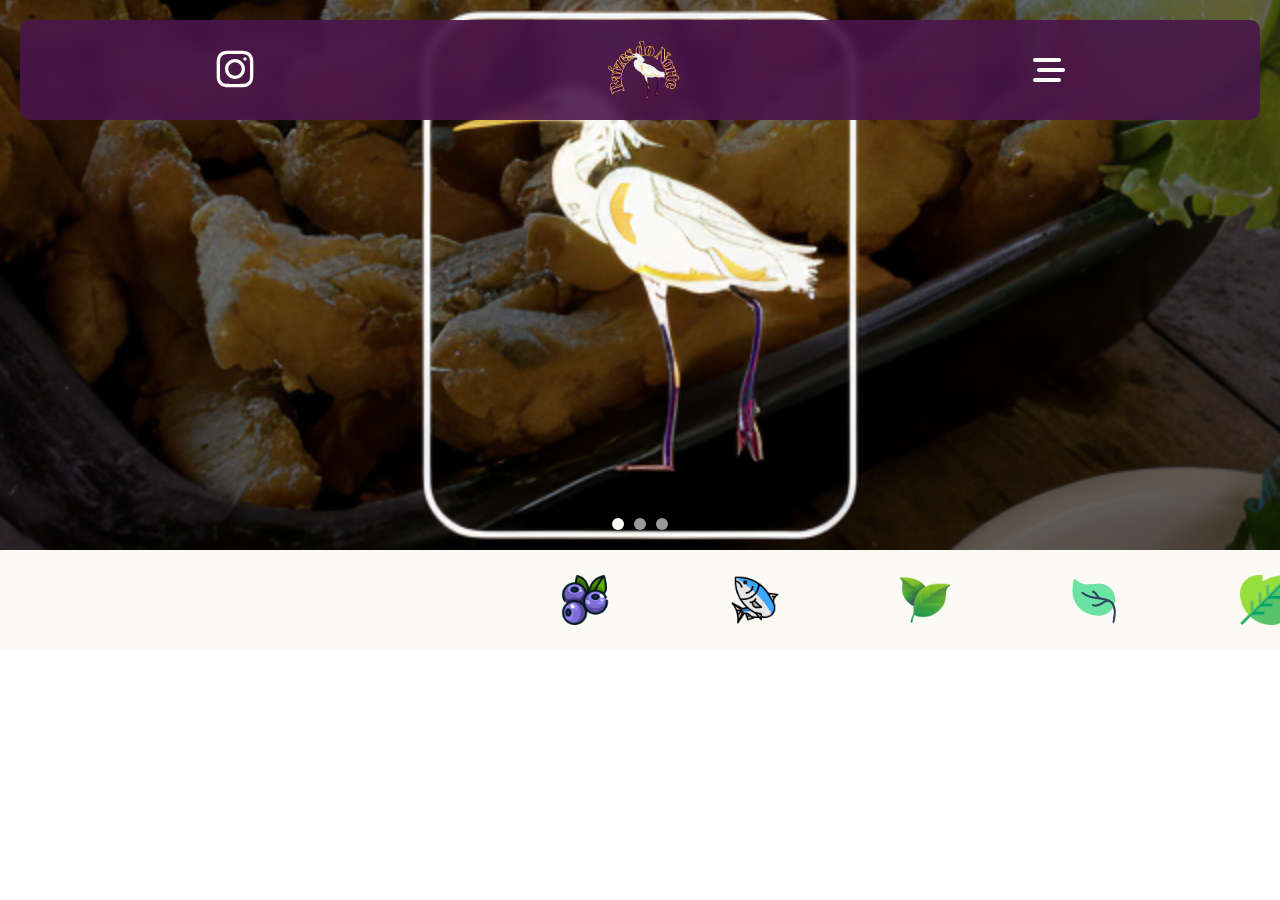
==== index.html @ b1035c18 "primeiro commit" ====
<!DOCTYPE html>
<html lang="en">
  <head>
    <meta charset="UTF-8" />
    <meta name="viewport" content="width=device-width, initial-scale=1.0" />
    <title>Raízes do Norte</title>

    <link rel="stylesheet" href="./src/style.css" />
    <link rel="stylesheet" href="./src/reset.css" />
    <link rel="preconnect" href="https://fonts.googleapis.com" />
    <link rel="preconnect" href="https://fonts.gstatic.com" crossorigin />
    <link
      href="https://fonts.googleapis.com/css2?family=Inter:ital,opsz,wght@0,14..32,100..900;1,14..32,100..900&family=Playfair+Display:ital,wght@0,400..900;1,400..900&display=swap"
      rel="stylesheet"
    />

    <link
      rel="stylesheet"
      href="https://cdnjs.cloudflare.com/ajax/libs/font-awesome/6.7.2/css/all.min.css"
      integrity="sha512-Evv84Mr4kqVGRNSgIGL/F/aIDqQb7xQ2vcrdIwxfjThSH8CSR7PBEakCr51Ck+w+/U6swU2Im1vVX0SVk9ABhg=="
      crossorigin="anonymous"
      referrerpolicy="no-referrer"
    />
  </head>
  <body>
    <header>
      <div class="nav">
        <nav class="navgeral">
          <div class="navbloco">
            <div>
              <a href="">
                <svg
                  width="40px"
                  height="40px"
                  viewBox="0 0 24 24"
                  fill="#FBFAF5"
                  xmlns="http://www.w3.org/2000/svg"
                >
                  <path
                    fill-rule="evenodd"
                    clip-rule="evenodd"
                    d="M12 18C15.3137 18 18 15.3137 18 12C18 8.68629 15.3137 6 12 6C8.68629 6 6 8.68629 6 12C6 15.3137 8.68629 18 12 18ZM12 16C14.2091 16 16 14.2091 16 12C16 9.79086 14.2091 8 12 8C9.79086 8 8 9.79086 8 12C8 14.2091 9.79086 16 12 16Z"
                    fill="#FBFAF5"
                  />
                  <path
                    d="M18 5C17.4477 5 17 5.44772 17 6C17 6.55228 17.4477 7 18 7C18.5523 7 19 6.55228 19 6C19 5.44772 18.5523 5 18 5Z"
                    fill="#FBFAF5"
                  />
                  <path
                    fill-rule="evenodd"
                    clip-rule="evenodd"
                    d="M1.65396 4.27606C1 5.55953 1 7.23969 1 10.6V13.4C1 16.7603 1 18.4405 1.65396 19.7239C2.2292 20.8529 3.14708 21.7708 4.27606 22.346C5.55953 23 7.23969 23 10.6 23H13.4C16.7603 23 18.4405 23 19.7239 22.346C20.8529 21.7708 21.7708 20.8529 22.346 19.7239C23 18.4405 23 16.7603 23 13.4V10.6C23 7.23969 23 5.55953 22.346 4.27606C21.7708 3.14708 20.8529 2.2292 19.7239 1.65396C18.4405 1 16.7603 1 13.4 1H10.6C7.23969 1 5.55953 1 4.27606 1.65396C3.14708 2.2292 2.2292 3.14708 1.65396 4.27606ZM13.4 3H10.6C8.88684 3 7.72225 3.00156 6.82208 3.0751C5.94524 3.14674 5.49684 3.27659 5.18404 3.43597C4.43139 3.81947 3.81947 4.43139 3.43597 5.18404C3.27659 5.49684 3.14674 5.94524 3.0751 6.82208C3.00156 7.72225 3 8.88684 3 10.6V13.4C3 15.1132 3.00156 16.2777 3.0751 17.1779C3.14674 18.0548 3.27659 18.5032 3.43597 18.816C3.81947 19.5686 4.43139 20.1805 5.18404 20.564C5.49684 20.7234 5.94524 20.8533 6.82208 20.9249C7.72225 20.9984 8.88684 21 10.6 21H13.4C15.1132 21 16.2777 20.9984 17.1779 20.9249C18.0548 20.8533 18.5032 20.7234 18.816 20.564C19.5686 20.1805 20.1805 19.5686 20.564 18.816C20.7234 18.5032 20.8533 18.0548 20.9249 17.1779C20.9984 16.2777 21 15.1132 21 13.4V10.6C21 8.88684 20.9984 7.72225 20.9249 6.82208C20.8533 5.94524 20.7234 5.49684 20.564 5.18404C20.1805 4.43139 19.5686 3.81947 18.816 3.43597C18.5032 3.27659 18.0548 3.14674 17.1779 3.0751C16.2777 3.00156 15.1132 3 13.4 3Z"
                    fill="#FBFAF5"
                  />
                </svg>
              </a>
            </div>

            <img
              src="./src/media/img/raízes do norte (1)-sembg.png"
              alt=""
              class="logo-nav"
            />

            <div class="toggle-button">
              <i class="fa-solid fa-bars-staggered fa-2x"></i>
            </div>
          </div>

          <div class="dropdown-menu">
            <div class="menu-itens">
              <ul class="">
                <li class="">
                  <a href="">Home</a>
                </li>
                <li class="">
                  <a href="#cardapio">Cardápio</a>
                </li>
                <li class="">
                  <a href="#quem-somos">Quem Somos</a>
                </li>
                <li class="">
                  <a href="#local">Localização</a>
                </li>
                <li class="">
                  <a href="#footer-contato">Contato</a>
                </li>
              </ul>
            </div>

            <div class="btn-menuburger">
              <button id="" class="">
                <a href="">Faça seu pedido</a
                ><i class="fa-solid fa-arrow-up-right-from-square"></i>
              </button>
            </div>
          </div>
        </nav>
      </div>

      <div class="slider-header">
        <div class="slides">
          <img src="./src/media/img/prato (1).png" class="img-slider" />
          <img src="./src/media/img/prato (2).png" class="img-slider" />
          <img src="./src/media/img/prato (3).png" class="img-slider" />
        </div>

        <div class="dots">
          <span class="dot" data-index="0"></span>
          <span class="dot" data-index="1"></span>
          <span class="dot" data-index="2"></span>
        </div>
      </div>

      <div class="scroll">
        <div class="m-scroll">
            <span class="blank"></span>
            <span><img decoding="async" src="./src/media/img/blueberry.png" alt="QBX"></span>
            <span><img decoding="async" src="./src/media/img/fish_2271030.png" alt="QBX"></span>
            <span xlass="FARAL"><img decoding="async" src="./src/media/img/folha.png" alt="FARAL"></span>
            <span><img decoding="async" src="./src/media/img/icons8-folha-96.png" alt="ADEME"></span>
            <span><img decoding="async" src="./src/media/img/leaf_2607628.png" alt="CNRS"></span>
            <span><img decoding="async" src="./src/media/img/rainforest_3722743.png" alt="INRAE"></span>
            <span><img decoding="async" src="./src/media/img/tigela.png" alt="INRAE"></span>
            <span><img decoding="async" src="./src/media/img/toucan_9393141.png" alt="UCA"></span>
            <span class="blank"></span>
        </div>
    </div>
    </header>

    <main>
      
    </main>

    <footer></footer>

    <script src="./src/script.js"></script>
  </body>
</html>
---- src/style.css ----
header {
  width: 100%;
}

h1 {
  font-family: "Playfair Display", serif;
}

h2 {
  font-family: "Playfair Display", serif;
}

h3 {
  font-family: "Inter", sans-serif;
}

p {
  font-family: "Inter", sans-serif;
}

button {
  font-family: "Inter", sans-serif;
}

span {
  font-family: "Inter", sans-serif;
}

.logo-nav {
  width: 80px;
  height: 80px;
}

.nav {
  position: fixed;
  top: 0;
  left: 0;
  width: 100%;
  z-index: 1000;
}

.navgeral {
  background-color: rgba(75, 22, 76, 0.9); /* cor com transparência */
  border-radius: 10px;
  margin: 20px;
  padding: 10px 20px;
  backdrop-filter: blur(4px); /* opcional: dá efeito de vidro */
}

.navbloco {
  display: flex;
  align-items: center;
  justify-content: space-around;
  color: #fbfaf5;
}

.slider-header {
  position: relative;
  width: 100%;
  height: 550px;
  overflow: hidden;
}

.slides {
  position: relative;
  width: 100%;
  height: 100%;
}

.img-slider {
  position: absolute;
  top: 0;
  left: 0;
  width: 100%;
  height: 100%;
  object-fit: cover;
  opacity: 0;
  transition: opacity 1s ease-in-out;
  z-index: 0;
  pointer-events: none;
}

.img-slider.active {
  opacity: 1;
  z-index: 1;
  pointer-events: auto;
}

.dots {
  position: absolute;
  bottom: 20px;
  left: 50%;
  transform: translateX(-50%);
  display: flex;
  gap: 10px;
  z-index: 2;
}

.dot {
  width: 12px;
  height: 12px;
  border-radius: 50%;
  background-color: #fff;
  opacity: 0.6;
  cursor: pointer;
  transition: background-color 0.3s, opacity 0.3s;
}

.dot.active {
  opacity: 1;
  background-color: #fbfaf5;
}

.dropdown-menu {
  padding: 10px 0;
  display: flex;
  flex-direction: column;
  align-items: center;
  gap: 10px;
  text-align: center;
}

.dropdown-menu {
  display: none;
  flex-direction: column; /* ou block, conforme seu layout */
  gap: 1rem;
}

.dropdown-menu.active {
  display: flex;
}

a {
  text-decoration: none;
}

.menu-itens {
  font-family: "Playfair Display", serif;
}

.menu-itens ul {
  display: flex;
  flex-direction: column;
  gap: 20px;
}

.menu-itens ul > li > a {
  color: #fbfaf5;
  font-weight: 600;
  font-size: large;
}

.menu-itens a:hover {
  color: #587b48;
}

.btn-menuburger button {
  padding: 10px 20px;
  margin: 10px 0;
  border-radius: 10px;
  border: 1px solid #587b48;
  background-color: #f4d35e;
  color: #4b164c;
  display: flex;
  flex-direction: row;
  align-items: center;
  gap: 10px;
}

.btn-menuburger button > a {
  color: #587b48;
  font-weight: 800;
  font-size: medium;
}

.scroll {
  position: relative;
  width: 100%;
  background-color: transparent;
  overflow: hidden;
  z-index: 1;
  padding: 0;
  background-color: #FBFAF5;
}

.scroll img {
  height: 50px;
  min-width: 50px;
  padding: 0 60px;
}

.m-scroll {
  overflow: hidden;
  white-space: nowrap;
  animation: scrollText 30s infinite linear;
  margin: 0;
  font-size: 0;
  display: flex;
  justify-content: space-between;
  align-items: center;
  width: fit-content;
  height: 100px;
}

span {
  display: inline-block;
  width: fit-content;
  margin: 0 20px;
  padding: 0;
  color: white;
}

span.blank {
  width: 500px !important;
}

span.FARAL {
  width: 800px !important;
}

@keyframes scrollText {
  from {
    transform: translateX(0%);
  }
  to {
    transform: translateX(-90%);
  }
}
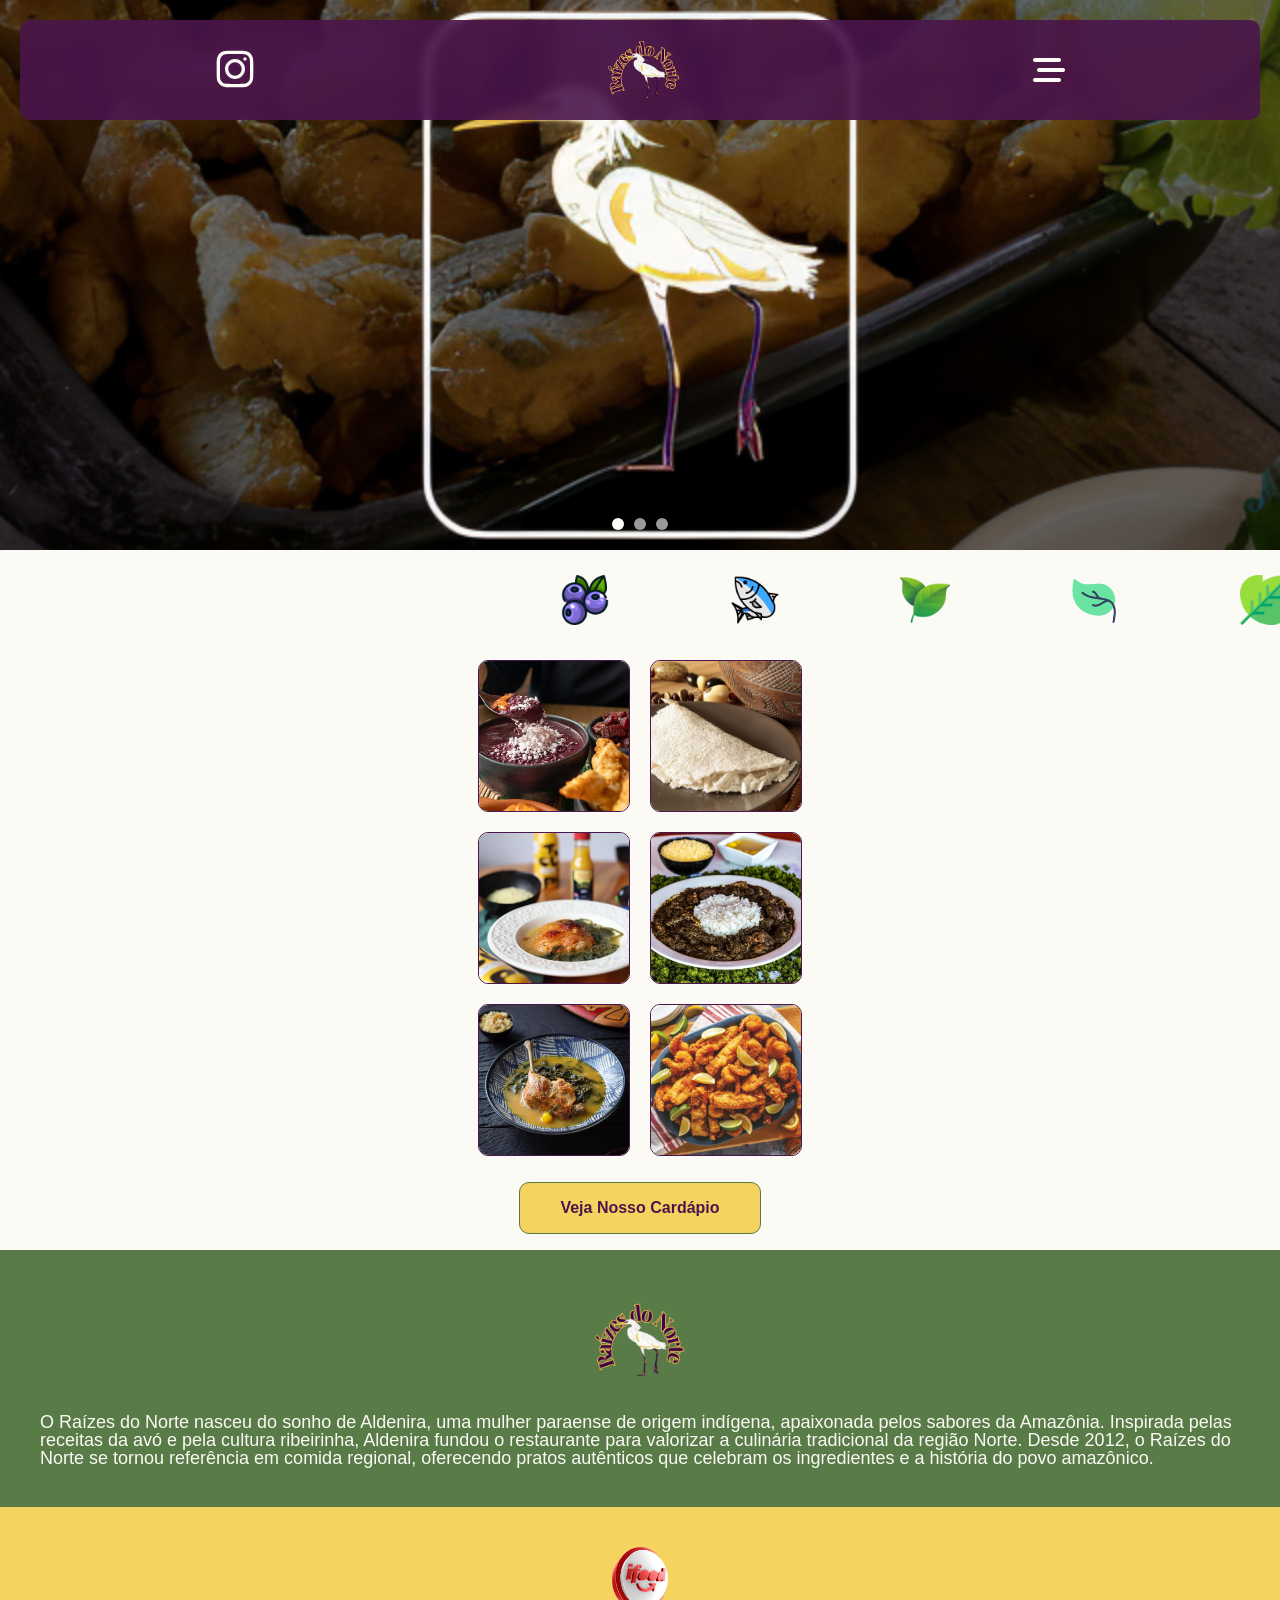
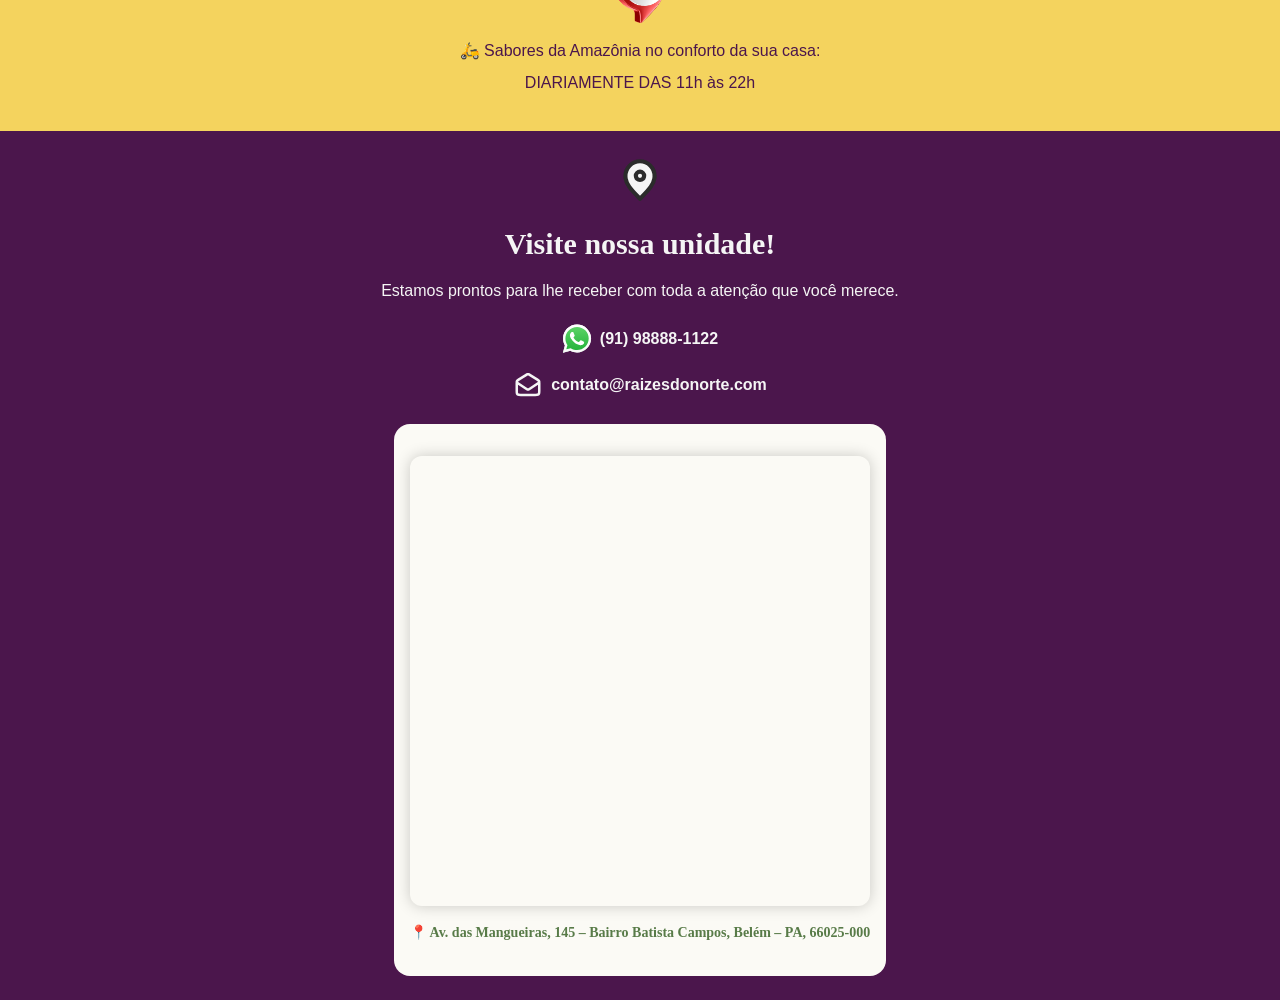
==== commit 6ae44dc9: "estrutura" ====
--- a/index.html
+++ b/index.html
@@ -82,9 +82,6 @@
                 <li class="">
                   <a href="#local">Localização</a>
                 </li>
-                <li class="">
-                  <a href="#footer-contato">Contato</a>
-                </li>
               </ul>
             </div>
 
@@ -114,22 +111,255 @@
 
       <div class="scroll">
         <div class="m-scroll">
-            <span class="blank"></span>
-            <span><img decoding="async" src="./src/media/img/blueberry.png" alt="QBX"></span>
-            <span><img decoding="async" src="./src/media/img/fish_2271030.png" alt="QBX"></span>
-            <span xlass="FARAL"><img decoding="async" src="./src/media/img/folha.png" alt="FARAL"></span>
-            <span><img decoding="async" src="./src/media/img/icons8-folha-96.png" alt="ADEME"></span>
-            <span><img decoding="async" src="./src/media/img/leaf_2607628.png" alt="CNRS"></span>
-            <span><img decoding="async" src="./src/media/img/rainforest_3722743.png" alt="INRAE"></span>
-            <span><img decoding="async" src="./src/media/img/tigela.png" alt="INRAE"></span>
-            <span><img decoding="async" src="./src/media/img/toucan_9393141.png" alt="UCA"></span>
-            <span class="blank"></span>
-        </div>
-    </div>
+          <span class="blank"></span>
+          <span
+            ><img
+              decoding="async"
+              src="./src/media/img/blueberry.png"
+              alt="QBX"
+          /></span>
+          <span
+            ><img
+              decoding="async"
+              src="./src/media/img/fish_2271030.png"
+              alt="QBX"
+          /></span>
+          <span xlass="FARAL"
+            ><img decoding="async" src="./src/media/img/folha.png" alt="FARAL"
+          /></span>
+          <span
+            ><img
+              decoding="async"
+              src="./src/media/img/icons8-folha-96.png"
+              alt="ADEME"
+          /></span>
+          <span
+            ><img
+              decoding="async"
+              src="./src/media/img/leaf_2607628.png"
+              alt="CNRS"
+          /></span>
+          <span
+            ><img
+              decoding="async"
+              src="./src/media/img/rainforest_3722743.png"
+              alt="INRAE"
+          /></span>
+          <span
+            ><img decoding="async" src="./src/media/img/tigela.png" alt="INRAE"
+          /></span>
+          <span
+            ><img
+              decoding="async"
+              src="./src/media/img/toucan_9393141.png"
+              alt="UCA"
+          /></span>
+          <span class="blank"></span>
+        </div>
+      </div>
     </header>
 
     <main>
-      
+      <section id="cardapio" class="cardapio-main">
+        <div class="galeria-cardapio">
+          <div class="pratocardapio">
+            <img src="./src/media/img/acai com charque.jpg" alt="" />
+            <div class="overlay">
+              <span>Açaí com Proteína</span>
+            </div>
+          </div>
+          <div class="pratocardapio">
+            <img src="./src/media/img/Beiju-de-tapioca.jpg" alt="" />
+            <div class="overlay">
+              <span>Variedade de Tapiocas</span>
+            </div>
+          </div>
+          <div class="pratocardapio">
+            <img src="./src/media/img/frango no tucupi.png" alt="" />
+            <div class="overlay">
+              <span>Frango no Tucupi</span>
+            </div>
+          </div>
+          <div class="pratocardapio">
+            <img src="./src/media/img/manicoba.png" alt="" />
+            <div class="overlay">
+              <span>Maniçoba</span>
+            </div>
+          </div>
+          <div class="pratocardapio">
+            <img src="./src/media/img/pato no tucupi.jpg" alt="" />
+            <div class="overlay">
+              <span>Pato no Tucupi</span>
+            </div>
+          </div>
+          <div class="pratocardapio">
+            <img src="./src/media/img/peixe frito.jpg" alt="" />
+            <div class="overlay">
+              <span>Peixe Frito da Sua Escolha</span>
+            </div>
+          </div>
+        </div>
+
+        <div class="btn-cardapio-main">
+          <a href=""><button>Veja Nosso Cardápio</button></a>
+        </div>
+      </section>
+
+      <section id="quem-somos" class="quem-somos">
+        <div class="quem-somos-content">
+          <div class="quem-somos-logo">
+            <img src="./src/media/img/raízes do norte (1)-sembg.png" alt="" />
+          </div>
+
+          <div class="quem-somos-texto">
+            <h3>
+              O Raízes do Norte nasceu do sonho de Aldenira, uma mulher paraense
+              de origem indígena, apaixonada pelos sabores da Amazônia.
+              Inspirada pelas receitas da avó e pela cultura ribeirinha,
+              Aldenira fundou o restaurante para valorizar a culinária
+              tradicional da região Norte. Desde 2012, o Raízes do Norte se
+              tornou referência em comida regional, oferecendo pratos autênticos
+              que celebram os ingredientes e a história do povo amazônico.
+            </h3>
+          </div>
+        </div>
+      </section>
+
+      <section id="ifood" class="ifood">
+        <div class="ifood-content">
+          <img src="./src/media/img/ifood-logo-3d.png" alt="" />
+
+          <p>
+            🛵 Sabores da Amazônia no conforto da sua casa: <br />
+            <br />
+            DIARIAMENTE DAS 11h às 22h
+          </p>
+        </div>
+      </section>
+
+      <section id="local" class="section-local">
+        <svg
+          width="50px"
+          height="50px"
+          viewBox="0 0 24 24"
+          fill="#f5f5f5"
+          xmlns="http://www.w3.org/2000/svg"
+        >
+          <path
+            d="M12 21C15.5 17.4 19 14.1764 19 10.2C19 6.22355 15.866 3 12 3C8.13401 3 5 6.22355 5 10.2C5 14.1764 8.5 17.4 12 21Z"
+            stroke="#2B2B2B"
+            stroke-width="2"
+            stroke-linecap="round"
+            stroke-linejoin="round"
+          />
+          <path
+            d="M12 12C13.1046 12 14 11.1046 14 10C14 8.89543 13.1046 8 12 8C10.8954 8 10 8.89543 10 10C10 11.1046 10.8954 12 12 12Z"
+            stroke="#2B2B2B"
+            stroke-width="2"
+            stroke-linecap="round"
+            stroke-linejoin="round"
+          />
+        </svg>
+
+        <h1 class="local-title">Visite nossa unidade!</h1>
+
+        <p class="local-description">
+          Estamos prontos para lhe receber com toda a atenção que você merece.
+        </p>
+
+        <div id="contatos-local" class="contatos-local">
+          <div class="contato-item">
+            <svg
+              width="30"
+              height="31"
+              viewBox="0 0 22 21"
+              fill="none"
+              xmlns="http://www.w3.org/2000/svg"
+            >
+              <path
+                d="M0.688049 20.8905L2.14571 15.5973C1.24452 14.0436 0.771766 12.2841 0.776691 10.4854C0.776691 4.84914 5.38603 0.266602 11.0443 0.266602C13.7922 0.266602 16.3726 1.33014 18.308 3.26118C20.2482 5.19222 21.3168 7.7604 21.3119 10.4903C21.3119 16.1266 16.7026 20.7091 11.0394 20.7091H11.0345C9.3158 20.7091 7.62669 20.2778 6.12471 19.4643L0.688049 20.8905ZM6.38571 17.6165L6.69596 17.8028C8.00588 18.5772 9.50785 18.984 11.0394 18.9889H11.0443C15.7472 18.9889 19.5785 15.1807 19.5785 10.4952C19.5785 8.22601 18.6921 6.09402 17.0818 4.48646C15.4714 2.87889 13.3244 1.99669 11.0443 1.99669C6.34139 1.99179 2.51012 5.79996 2.51012 10.4854C2.51012 12.0881 2.95825 13.6515 3.81512 15.0042L4.01702 15.3277L3.15523 18.4595L6.38571 17.6165Z"
+                fill="white"
+              />
+              <path
+                d="M1.04755 20.5326L2.45596 15.4207C1.58432 13.9259 1.12634 12.2252 1.12634 10.4902C1.13126 5.04997 5.5781 0.624268 11.0443 0.624268C13.6986 0.624268 16.1855 1.6535 18.0568 3.51592C19.9281 5.37835 20.9574 7.85831 20.9574 10.4951C20.9574 15.9353 16.5056 20.361 11.0443 20.361H11.0394C9.37982 20.361 7.74981 19.9445 6.302 19.1603L1.04755 20.5326Z"
+                fill="url(#paint0_linear_33_25)"
+              />
+              <path
+                d="M0.688049 20.8905L2.14571 15.5973C1.24452 14.0436 0.771766 12.2841 0.776691 10.4854C0.776691 4.84914 5.38603 0.266602 11.0443 0.266602C13.7922 0.266602 16.3726 1.33014 18.308 3.26118C20.2482 5.19222 21.3168 7.7604 21.3119 10.4903C21.3119 16.1266 16.7026 20.7091 11.0394 20.7091H11.0345C9.3158 20.7091 7.62669 20.2778 6.12471 19.4643L0.688049 20.8905ZM6.38571 17.6165L6.69596 17.8028C8.00588 18.5772 9.50785 18.984 11.0394 18.9889H11.0443C15.7472 18.9889 19.5785 15.1807 19.5785 10.4952C19.5785 8.22601 18.6921 6.09402 17.0818 4.48646C15.4714 2.87889 13.3244 1.99669 11.0443 1.99669C6.34139 1.99179 2.51012 5.79996 2.51012 10.4854C2.51012 12.0881 2.95825 13.6515 3.81512 15.0042L4.01702 15.3277L3.15523 18.4595L6.38571 17.6165Z"
+                fill="url(#paint1_linear_33_25)"
+              />
+              <path
+                fill-rule="evenodd"
+                clip-rule="evenodd"
+                d="M8.47855 6.21163C8.28649 5.78523 8.08459 5.77543 7.90238 5.77053C7.75465 5.76563 7.58229 5.76562 7.40993 5.76562C7.23757 5.76562 6.9618 5.82934 6.72542 6.0842C6.48905 6.33906 5.82916 6.9566 5.82916 8.21618C5.82916 9.47087 6.75005 10.6863 6.87808 10.8579C7.00612 11.0294 8.65583 13.6907 11.2609 14.7151C13.4277 15.5679 13.8709 15.3963 14.3387 15.3522C14.8066 15.3081 15.8555 14.7347 16.0722 14.1367C16.2839 13.5388 16.2839 13.0291 16.2199 12.9213C16.1559 12.8134 15.9835 12.7497 15.7274 12.6223C15.4714 12.4949 14.2107 11.8773 13.9743 11.7891C13.7379 11.7058 13.5656 11.6617 13.3981 11.9165C13.2258 12.1714 12.7333 12.7448 12.5856 12.9163C12.4379 13.0879 12.2852 13.1075 12.0291 12.9801C11.7731 12.8526 10.9457 12.5831 9.96575 11.7107C9.20245 11.0343 8.68538 10.1962 8.53764 9.94137C8.38991 9.68651 8.52287 9.54928 8.65091 9.42186C8.76417 9.30913 8.90698 9.12289 9.03502 8.97585C9.16306 8.82882 9.20738 8.721 9.2911 8.54946C9.37481 8.37792 9.33542 8.23088 9.2714 8.10346C9.20738 7.98093 8.70508 6.71644 8.47855 6.21163Z"
+                fill="white"
+              />
+              <defs>
+                <linearGradient
+                  id="paint0_linear_33_25"
+                  x1="11.0019"
+                  y1="20.5316"
+                  x2="11.0019"
+                  y2="0.623571"
+                  gradientUnits="userSpaceOnUse"
+                >
+                  <stop stop-color="#20B038" />
+                  <stop offset="1" stop-color="#60D66A" />
+                </linearGradient>
+                <linearGradient
+                  id="paint1_linear_33_25"
+                  x1="11.002"
+                  y1="20.8885"
+                  x2="11.002"
+                  y2="0.266602"
+                  gradientUnits="userSpaceOnUse"
+                >
+                  <stop stop-color="#F9F9F9" />
+                  <stop offset="1" stop-color="white" />
+                </linearGradient>
+              </defs>
+            </svg>
+            <p class="contato-text">(91) 98888-1122</p>
+          </div>
+
+          <div class="contato-item">
+            <svg
+              width="30px"
+              height="30px"
+              viewBox="0 0 24 24"
+              fill="none"
+              xmlns="http://www.w3.org/2000/svg"
+            >
+              <path
+                d="M3.02832 10L10.2246 14.8166C10.8661 15.2443 11.1869 15.4581 11.5336 15.5412C11.8399 15.6146 12.1593 15.6146 12.4657 15.5412C12.8124 15.4581 13.1332 15.2443 13.7747 14.8166L20.971 10M10.2981 4.06879L4.49814 7.71127C3.95121 8.05474 3.67775 8.22648 3.4794 8.45864C3.30385 8.66412 3.17176 8.90305 3.09111 9.161C3 9.45244 3 9.77535 3 10.4212V16.8C3 17.9201 3 18.4802 3.21799 18.908C3.40973 19.2843 3.71569 19.5903 4.09202 19.782C4.51984 20 5.07989 20 6.2 20H17.8C18.9201 20 19.4802 20 19.908 19.782C20.2843 19.5903 20.5903 19.2843 20.782 18.908C21 18.4802 21 17.9201 21 16.8V10.4212C21 9.77535 21 9.45244 20.9089 9.161C20.8282 8.90305 20.6962 8.66412 20.5206 8.45864C20.3223 8.22648 20.0488 8.05474 19.5019 7.71127L13.7019 4.06879C13.0846 3.68116 12.776 3.48735 12.4449 3.4118C12.152 3.34499 11.848 3.34499 11.5551 3.4118C11.224 3.48735 10.9154 3.68116 10.2981 4.06879Z"
+                stroke="#f5f5f5"
+                stroke-width="2"
+                stroke-linecap="round"
+                stroke-linejoin="round"
+              />
+            </svg>
+            <p class="contato-text">contato@raizesdonorte.com</p>
+          </div>
+        </div>
+
+        <div class="map-container">
+          <iframe
+            src="https://www.google.com/maps/embed?pb=!1m18!1m12!1m3!1d3988.5371020236803!2d-48.4921669241507!3d-1.4520589985342711!2m3!1f0!2f0!3f0!3m2!1i1024!2i768!4f13.1!3m3!1m2!1s0x92a48e901b68d51f%3A0x94e171da17f57fdf!2sAv.%20Gov.%20Jos%C3%A9%20Malcher%2C%20430%20-%20Nazar%C3%A9%2C%20Bel%C3%A9m%20-%20PA%2C%2066035-065!5e0!3m2!1spt-BR!2sbr!4v1746049442212!5m2!1spt-BR!2sbr"
+            width="100%"
+            height="450"
+            style="border: 0"
+            allowfullscreen=""
+            loading="lazy"
+            referrerpolicy="no-referrer-when-downgrade"
+            class="map-frame"
+          ></iframe>
+
+          <p class="map-address">
+            📍 Av. das Mangueiras, 145 – Bairro Batista Campos, Belém – PA,
+            66025-000
+          </p>
+        </div>
+      </section>
     </main>
 
     <footer></footer>
--- a/src/style.css
+++ b/src/style.css
@@ -1,5 +1,9 @@
 header {
   width: 100%;
+}
+
+main {
+  background-color: #fbfaf5;
 }
 
 h1 {
@@ -40,11 +44,11 @@
 }
 
 .navgeral {
-  background-color: rgba(75, 22, 76, 0.9); /* cor com transparência */
+  background-color: rgba(75, 22, 76, 0.9);
   border-radius: 10px;
   margin: 20px;
   padding: 10px 20px;
-  backdrop-filter: blur(4px); /* opcional: dá efeito de vidro */
+  backdrop-filter: blur(4px);
 }
 
 .navbloco {
@@ -122,7 +126,7 @@
 
 .dropdown-menu {
   display: none;
-  flex-direction: column; /* ou block, conforme seu layout */
+  flex-direction: column;
   gap: 1rem;
 }
 
@@ -165,6 +169,11 @@
   flex-direction: row;
   align-items: center;
   gap: 10px;
+}
+
+.btn-menuburger button:hover {
+  background-color: #4b164c;
+  color: #fbfaf5;
 }
 
 .btn-menuburger button > a {
@@ -180,7 +189,7 @@
   overflow: hidden;
   z-index: 1;
   padding: 0;
-  background-color: #FBFAF5;
+  background-color: #fbfaf5;
 }
 
 .scroll img {
@@ -226,3 +235,232 @@
     transform: translateX(-90%);
   }
 }
+
+.cardapio-main {
+  display: flex;
+  flex-direction: column;
+  align-items: center;
+  justify-items: center;
+}
+
+.galeria-cardapio {
+  display: grid;
+  grid-template-columns: repeat(2, 1fr);
+  align-items: center;
+  justify-items: center;
+  gap: 20px;
+  margin: 0;
+  padding: 10px 0;
+}
+
+.pratocardapio {
+  height: 150px;
+  width: 150px;
+  border: 1px solid #4b164c;
+  border-radius: 10px;
+}
+
+.pratocardapio {
+  position: relative;
+  height: 150px;
+  width: 150px;
+  border: 1px solid #4b164c;
+  border-radius: 10px;
+  overflow: hidden;
+  display: flex;
+  flex-direction: column;
+  align-items: center;
+  justify-items: center;
+  text-align: center;
+}
+
+.pratocardapio span {
+  font-family: "Playfair Display", serif;
+  font-size: large;
+}
+
+.pratocardapio img {
+  width: 100%;
+  height: 100%;
+  object-fit: cover;
+  transition: 0.3s ease-in-out;
+}
+
+.pratocardapio .overlay {
+  position: absolute;
+  top: 0;
+  left: 0;
+  height: 100%;
+  width: 100%;
+  background-color: rgba(0, 0, 0, 0.4);
+  color: #fff;
+  font-weight: bold;
+  font-size: 14px;
+  display: flex;
+  align-items: center;
+  justify-content: center;
+  border-radius: 10px;
+  opacity: 0;
+  transition: 0.3s ease-in-out;
+}
+
+.pratocardapio:hover .overlay {
+  opacity: 1;
+}
+
+.btn-cardapio-main button {
+  padding: 16px 40px;
+  margin: 16px 0;
+  border-radius: 10px;
+  border: 1px solid #587b48;
+  background-color: #f4d35e;
+  color: #4b164c;
+  display: flex;
+  flex-direction: row;
+  align-items: center;
+  gap: 10px;
+  font-weight: 800;
+  font-family: "Inter", sans-serif;
+  font-size: medium;
+}
+
+.btn-cardapio-main button:hover {
+  background-color: #4b164c;
+  color: #fbfaf5;
+  transition: all 0.3s ease-in-out;
+  transition-delay: 0.05s;
+}
+
+.quem-somos {
+  display: flex;
+  flex-direction: column;
+  align-items: center;
+  justify-items: center;
+  padding: 40px 0;
+  background-color: #587b48;
+  /* border-radius: 0 0 20px 20px; */
+}
+
+.quem-somos-content {
+  display: flex;
+  flex-direction: column;
+  align-items: center;
+  justify-items: center;
+  gap: 20px;
+  padding: 0 40px;
+}
+
+.quem-somos-logo img {
+  width: 100px;
+  height: 100px;
+}
+
+.quem-somos-texto h3 {
+  color: #fbfaf5;
+  font-size: large;
+  font-weight: 500;
+  font-family: "Inter", sans-serif;
+  width: fit-content;
+  word-break: break-all;
+}
+
+.ifood{
+  background-color: #f4d35e;
+}
+
+.ifood-content{
+  display: flex;
+  flex-direction: column;
+  align-items: center;
+  justify-items: center;
+  gap: 20px;
+  padding: 40px 40px;
+}
+
+.ifood-content img{
+  width: 56px;
+  height: 76px;
+}
+
+.ifood-content p{
+  color: #fbfaf5;
+  font-size: medium;
+  font-weight: 500;
+  font-family: "Inter", sans-serif;
+  width: fit-content;
+  text-align: center;
+  color: #4b164c;
+}
+
+.section-local {
+  background-color: #4b164c;
+  padding: 1.5rem;
+  display: flex;
+  flex-direction: column;
+  align-items: center;
+  justify-items: center;
+  gap: 1.5rem;
+}
+
+.local-title {
+  font-size: 1.875rem;
+  font-weight: 600;
+  color: #F5F5F5;
+  text-align: center;
+  font-family: "Playfair Display", serif;
+}
+
+.local-description {
+  color: #F5F5F5;
+  text-align: center;
+  font-family: "Inter", sans-serif;
+}
+
+.contatos-local {
+  display: flex;
+  flex-direction: column;
+  gap: 1rem;
+  align-items: center;
+  justify-content: center;
+}
+
+.contato-item {
+  display: flex;
+  flex-direction: row;
+  align-items: center;
+  gap: 0.5rem;
+}
+
+.contato-text {
+  color: #F5F5F5;
+  font-weight: 600;
+  font-family: "Inter", sans-serif;
+}
+
+.map-container {
+  background-color: #fbfaf5;
+  padding: 2rem 1rem;
+  border-radius: 1rem;
+  max-width: 768px;
+  margin: 0 auto;
+  display: flex;
+  flex-direction: column;
+  gap: 1rem;
+  align-items: center;
+  justify-content: space-between;
+}
+
+.map-frame {
+  width: 100%;
+  height: 450px;
+  border-radius: 0.75rem;
+  box-shadow: 0 0 15px rgba(0, 0, 0, 0.2);
+}
+
+.map-address {
+  text-align: center;
+  color: #587b48;
+  font-weight: 600;
+  font-size: 0.875rem;
+  line-height: 1.6;
+}
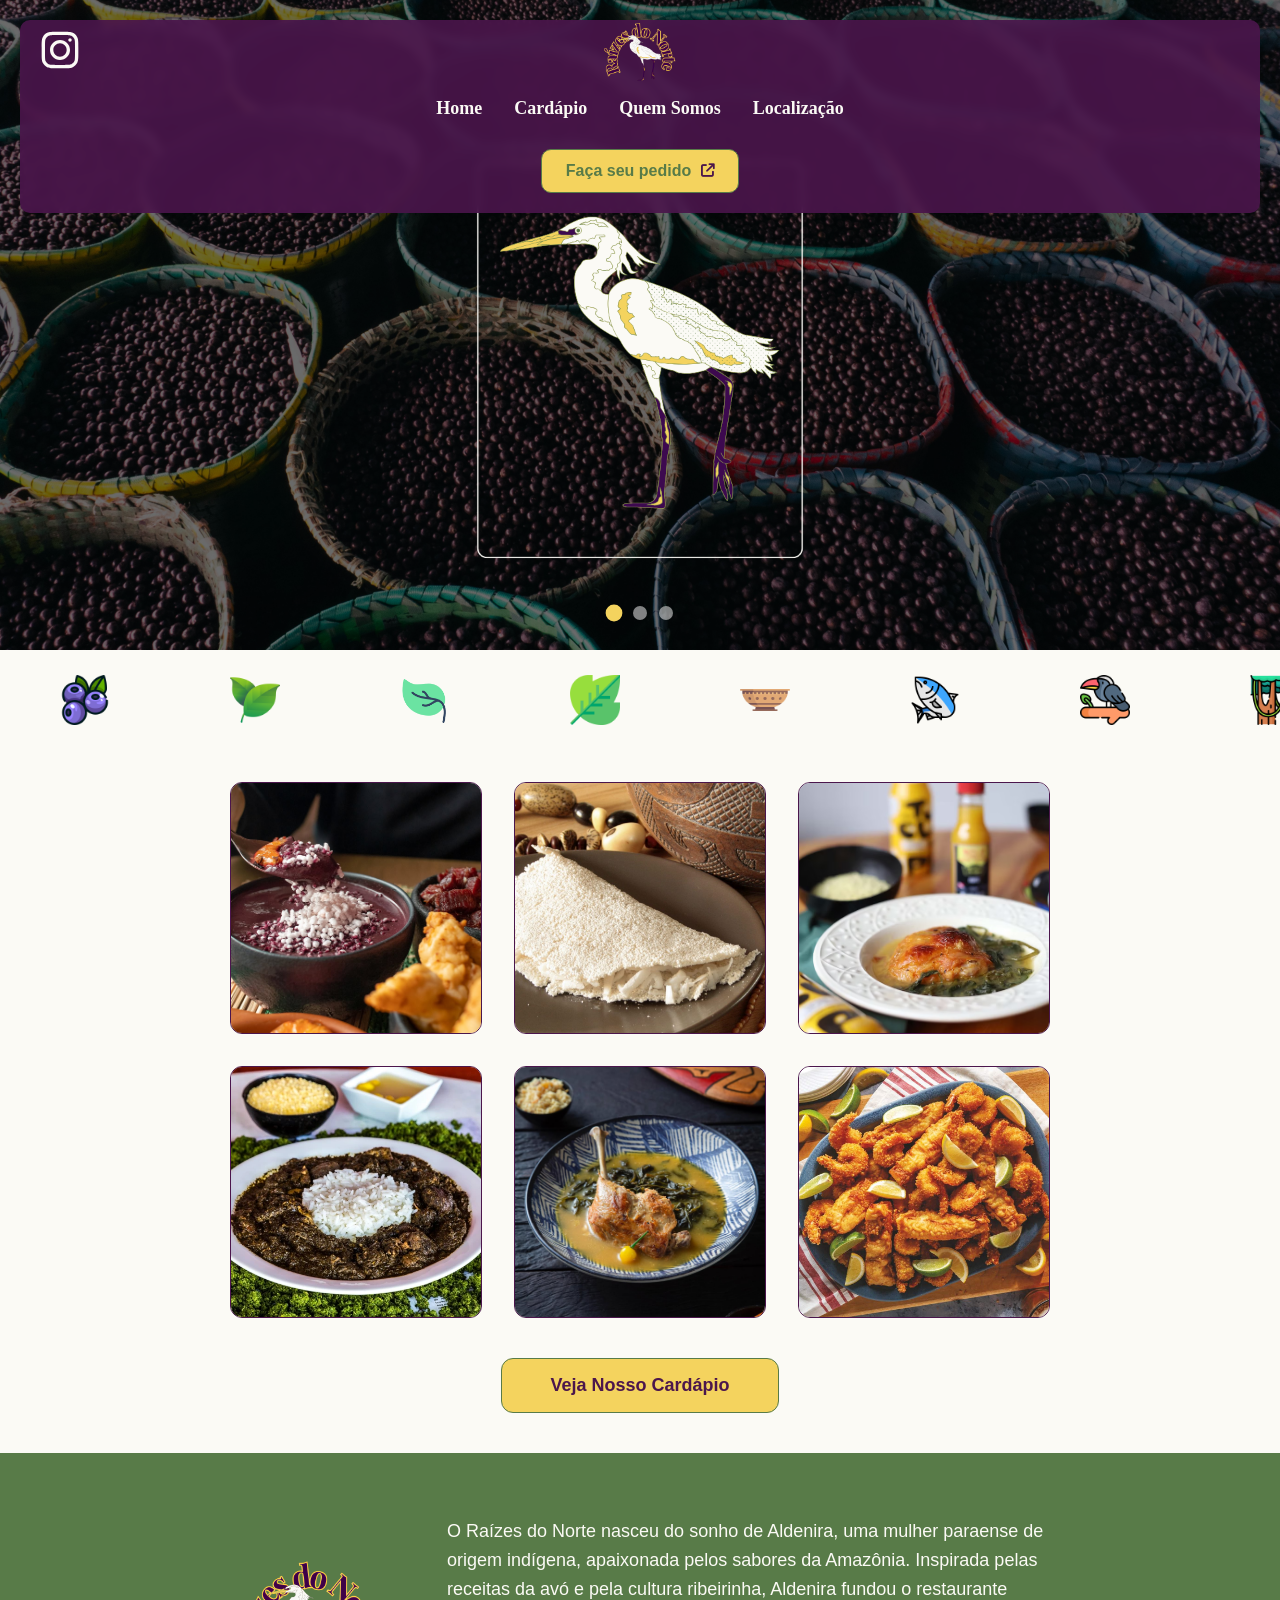
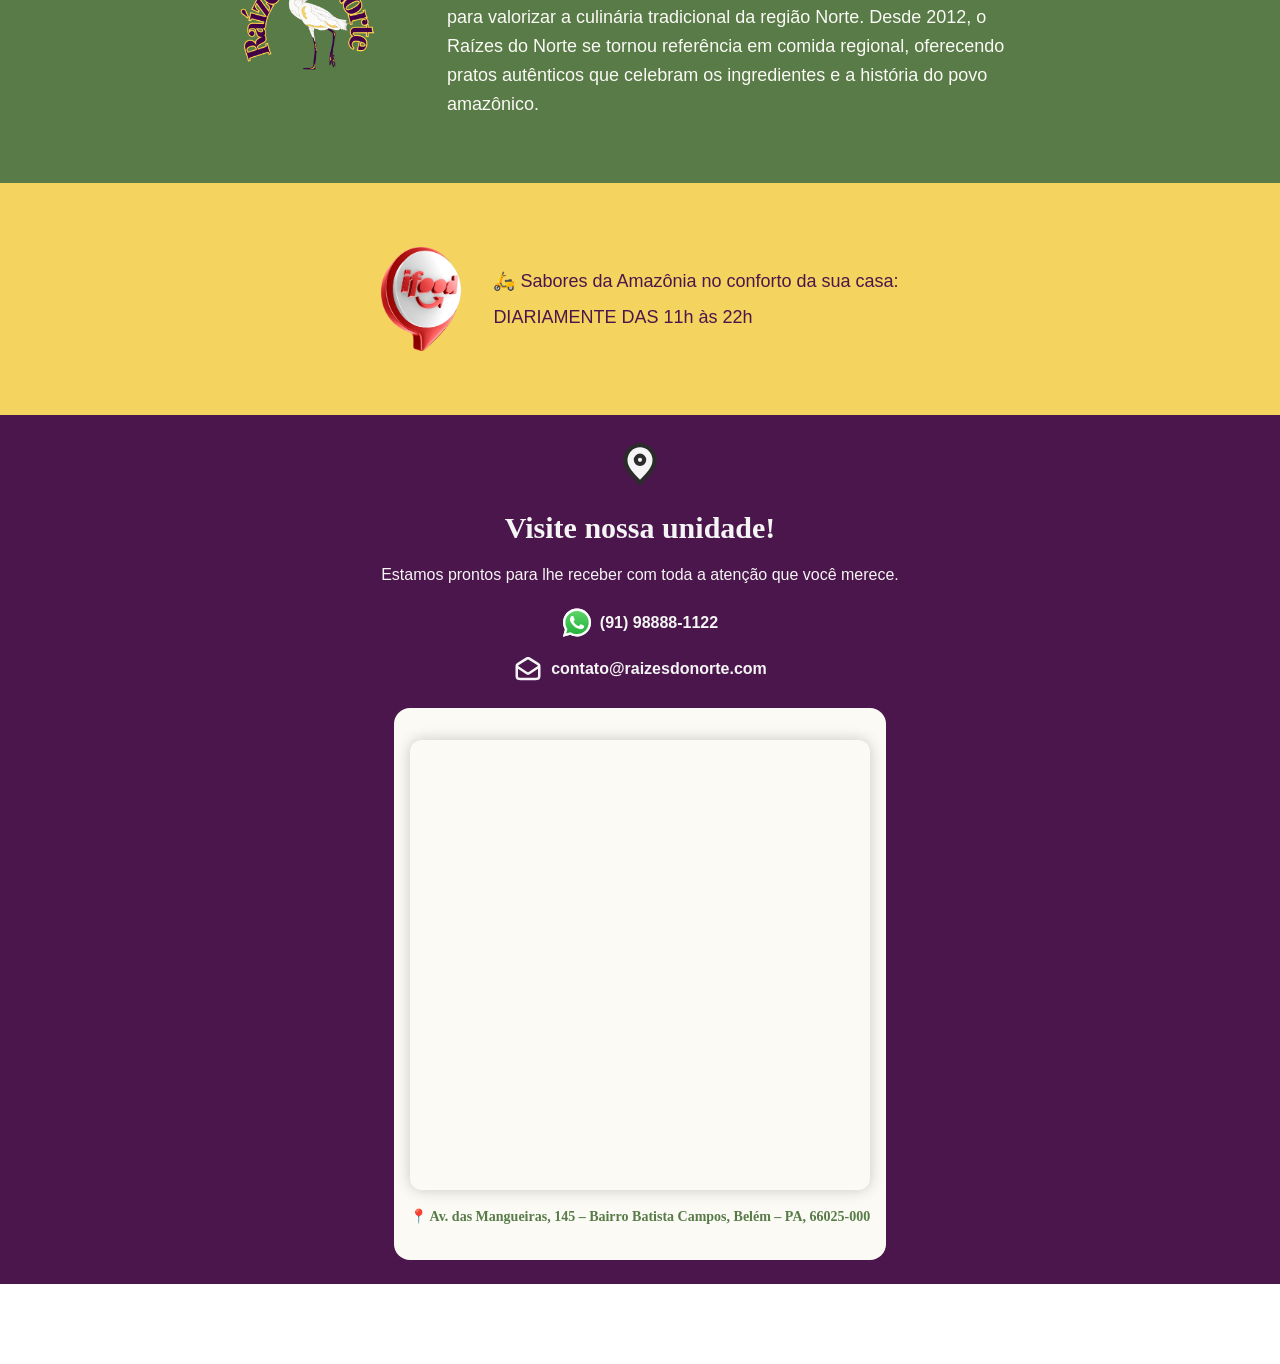
==== commit 8f4a2b9c: "ajustando header e responsividade" ====
--- a/index.html
+++ b/index.html
@@ -97,9 +97,39 @@
 
       <div class="slider-header">
         <div class="slides">
-          <img src="./src/media/img/prato (1).png" class="img-slider" />
-          <img src="./src/media/img/prato (2).png" class="img-slider" />
-          <img src="./src/media/img/prato (3).png" class="img-slider" />
+          <!-- Mobile (mostra por padrão) -->
+          <img
+            src="./src/media/img/prato (1).png"
+            class="img-slider mobile-only"
+            alt="Prato 1"
+          />
+          <img
+            src="./src/media/img/prato (2).png"
+            class="img-slider mobile-only"
+            alt="Prato 2"
+          />
+          <img
+            src="./src/media/img/prato (3).png"
+            class="img-slider mobile-only"
+            alt="Prato 3"
+          />
+
+          <!-- Desktop (oculta por padrão) -->
+          <img
+            src="./src/media/img/prato(desktop) (1).png"
+            class="img-slider desktop-only"
+            alt="Prato 1 Desktop"
+          />
+          <img
+            src="./src/media/img/prato(desktop) (2).png"
+            class="img-slider desktop-only"
+            alt="Prato 2 Desktop"
+          />
+          <img
+            src="./src/media/img/prato(desktop) (3).png"
+            class="img-slider desktop-only"
+            alt="Prato 3 Desktop"
+          />
         </div>
 
         <div class="dots">
@@ -111,50 +141,14 @@
 
       <div class="scroll">
         <div class="m-scroll">
-          <span class="blank"></span>
-          <span
-            ><img
-              decoding="async"
-              src="./src/media/img/blueberry.png"
-              alt="QBX"
-          /></span>
-          <span
-            ><img
-              decoding="async"
-              src="./src/media/img/fish_2271030.png"
-              alt="QBX"
-          /></span>
-          <span xlass="FARAL"
-            ><img decoding="async" src="./src/media/img/folha.png" alt="FARAL"
-          /></span>
-          <span
-            ><img
-              decoding="async"
-              src="./src/media/img/icons8-folha-96.png"
-              alt="ADEME"
-          /></span>
-          <span
-            ><img
-              decoding="async"
-              src="./src/media/img/leaf_2607628.png"
-              alt="CNRS"
-          /></span>
-          <span
-            ><img
-              decoding="async"
-              src="./src/media/img/rainforest_3722743.png"
-              alt="INRAE"
-          /></span>
-          <span
-            ><img decoding="async" src="./src/media/img/tigela.png" alt="INRAE"
-          /></span>
-          <span
-            ><img
-              decoding="async"
-              src="./src/media/img/toucan_9393141.png"
-              alt="UCA"
-          /></span>
-          <span class="blank"></span>
+          <img src="./src/media/img/blueberry.png" alt="" />
+          <img src="./src/media/img/folha.png" alt="" />
+          <img src="./src/media/img/icons8-folha-96.png" alt="" />
+          <img src="./src/media/img/leaf_2607628.png" alt="" />
+          <img src="./src/media/img/tigela.png" alt="" />
+          <img src="./src/media/img/fish_2271030.png" alt="" />
+          <img src="./src/media/img/toucan_9393141.png" alt="" />
+          <img src="./src/media/img/rainforest_3722743.png" alt="" />
         </div>
       </div>
     </header>
--- a/src/style.css
+++ b/src/style.css
@@ -1,3 +1,7 @@
+body {
+  padding-top: 100px; /* Compensa a navbar fixa */
+}
+
 header {
   width: 100%;
 }
@@ -61,8 +65,18 @@
 .slider-header {
   position: relative;
   width: 100%;
-  height: 550px;
+  height: 100vh; /* Ocupa toda a altura da tela */
+  max-height: 1080px; /* Limite máximo igual à altura da sua imagem */
   overflow: hidden;
+  margin-top: -80px; /* Compensa a navbar fixa */
+  padding-top: 80px; /* Espaço para a navbar */
+}
+
+@media (min-width: 1024px) {
+  .slider-header {
+    height: 100vh; /* Altura menor para mobile */
+    max-height: none;
+  }
 }
 
 .slides {
@@ -71,63 +85,93 @@
   height: 100%;
 }
 
+/* Regras base para todas as imagens */
 .img-slider {
   position: absolute;
-  top: 0;
-  left: 0;
   width: 100%;
   height: 100%;
   object-fit: cover;
+  object-position: center 30%; /* Foco no centro superior */
+}
+
+.slides {
+  transform-style: preserve-3d;
+}
+
+.img-slider {
   opacity: 0;
-  transition: opacity 1s ease-in-out;
-  z-index: 0;
-  pointer-events: none;
+  transition: opacity 0.5s ease;
 }
 
 .img-slider.active {
   opacity: 1;
-  z-index: 1;
-  pointer-events: auto;
-}
-
+}
+
+.slider-header:hover .img-slider {
+  transform: scale(1.03);
+}
+
+/* Controle de visibilidade */
+.img-slider.mobile-only {
+  object-fit: cover;
+  width: 100%;
+  height: 100%;
+}
+
+.img-slider.desktop-only {
+  object-fit: contain; /* Mostra a imagem completa */
+  object-position: center top; /* Alinha no topo */
+  width: 100%;
+  height: auto;
+  min-height: 100%;
+}
+
+@media (min-width: 1024px) {
+  .img-slider.mobile-only {
+    display: none;
+  }
+
+  .img-slider.desktop-only {
+    display: block;
+  }
+
+  .img-slider.desktop-only {
+    object-fit: cover; /* Volta ao crop em mobile */
+  }
+}
+
+/* Dots de navegação */
 .dots {
   position: absolute;
-  bottom: 20px;
+  bottom: 30px;
   left: 50%;
   transform: translateX(-50%);
   display: flex;
-  gap: 10px;
-  z-index: 2;
+  gap: 12px;
+  z-index: 10;
 }
 
 .dot {
-  width: 12px;
-  height: 12px;
+  width: 14px;
+  height: 14px;
   border-radius: 50%;
-  background-color: #fff;
-  opacity: 0.6;
+  background: rgba(255, 255, 255, 0.5);
   cursor: pointer;
-  transition: background-color 0.3s, opacity 0.3s;
+  transition: all 0.3s;
 }
 
 .dot.active {
-  opacity: 1;
-  background-color: #fbfaf5;
-}
-
-.dropdown-menu {
-  padding: 10px 0;
-  display: flex;
-  flex-direction: column;
-  align-items: center;
-  gap: 10px;
-  text-align: center;
+  background: #f4d35e;
+  transform: scale(1.2);
 }
 
 .dropdown-menu {
   display: none;
   flex-direction: column;
+  align-items: center;
   gap: 1rem;
+  padding: 10px 0;
+  text-align: center;
 }
 
 .dropdown-menu.active {
@@ -169,17 +213,20 @@
   flex-direction: row;
   align-items: center;
   gap: 10px;
+  cursor: pointer;
 }
 
 .btn-menuburger button:hover {
   background-color: #4b164c;
   color: #fbfaf5;
+  cursor: pointer;
 }
 
 .btn-menuburger button > a {
   color: #587b48;
   font-weight: 800;
   font-size: medium;
+  cursor: pointer;
 }
 
 .scroll {
@@ -322,6 +369,7 @@
   font-weight: 800;
   font-family: "Inter", sans-serif;
   font-size: medium;
+  cursor: pointer;
 }
 
 .btn-cardapio-main button:hover {
@@ -364,11 +412,11 @@
   word-break: break-all;
 }
 
-.ifood{
+.ifood {
   background-color: #f4d35e;
 }
 
-.ifood-content{
+.ifood-content {
   display: flex;
   flex-direction: column;
   align-items: center;
@@ -377,12 +425,12 @@
   padding: 40px 40px;
 }
 
-.ifood-content img{
+.ifood-content img {
   width: 56px;
   height: 76px;
 }
 
-.ifood-content p{
+.ifood-content p {
   color: #fbfaf5;
   font-size: medium;
   font-weight: 500;
@@ -405,13 +453,13 @@
 .local-title {
   font-size: 1.875rem;
   font-weight: 600;
-  color: #F5F5F5;
+  color: #f5f5f5;
   text-align: center;
   font-family: "Playfair Display", serif;
 }
 
 .local-description {
-  color: #F5F5F5;
+  color: #f5f5f5;
   text-align: center;
   font-family: "Inter", sans-serif;
 }
@@ -432,7 +480,7 @@
 }
 
 .contato-text {
-  color: #F5F5F5;
+  color: #f5f5f5;
   font-weight: 600;
   font-family: "Inter", sans-serif;
 }
@@ -464,3 +512,165 @@
   font-size: 0.875rem;
   line-height: 1.6;
 }
+
+/* ===== DESKTOP (1024px+) ===== */
+@media (min-width: 1024px) {
+  header {
+    width: 100%;
+  }
+
+  .navbloco {
+    display: flex;
+    justify-content: space-between;
+    align-items: center;
+    position: relative; /* Para posicionamento absoluto dos filhos */
+  }
+
+  /* Logo absolutamente centralizada */
+  .logo-nav {
+    position: absolute;
+    left: 50%;
+    transform: translateX(-50%);
+  }
+
+  /* Menu dropdown - transforma em linha */
+  .dropdown-menu {
+    display: flex !important;
+    width: 100%;
+    justify-content: center;
+  }
+
+  /* Itens do menu em linha */
+  .menu-itens ul {
+    display: flex !important;
+    flex-direction: row !important;
+    gap: 2rem;
+    margin: 0;
+    padding: 16px 0;
+  }
+
+  /* Esconde o ícone do menu hamburger */
+  .toggle-button {
+    display: none;
+  }
+  /* Botão CTA */
+  .btn-menuburger button {
+    margin: 0;
+    padding: 12px 24px;
+    transition: all 0.3s;
+  }
+
+  /* Slider */
+  .slider-header {
+    height: 650px;
+  }
+
+  /* Efeitos hover */
+  .menu-itens a {
+    position: relative;
+    padding-bottom: 5px;
+  }
+
+  .menu-itens a:hover {
+    color: #f4d35e !important;
+  }
+
+  .menu-itens a::after {
+    content: "";
+    position: absolute;
+    width: 0;
+    height: 2px;
+    bottom: 0;
+    left: 0;
+    background-color: #f4d35e;
+    transition: width 0.3s;
+  }
+
+  .menu-itens a:hover::after {
+    width: 100%;
+  }
+
+  .cardapio-main {
+    padding-bottom: 1.5rem;
+    max-width: 1200px;
+    margin: 0 auto;
+  }
+
+  .galeria-cardapio {
+    grid-template-columns: repeat(3, 1fr); /* 3 colunas */
+    gap: 2rem;
+    padding-top: 2rem;
+    padding-bottom: 1.5rem;
+  }
+
+  .pratocardapio {
+    height: 250px;
+    width: 250px;
+    border-radius: 12px;
+  }
+
+  .pratocardapio .overlay {
+    font-size: 1.125rem;
+    background-color: rgba(75, 22, 76, 0.7); /* Roxo semi-transparente */
+  }
+
+  .pratocardapio:hover img {
+    transform: scale(1.05); /* Zoom sutil ao passar o mouse */
+  }
+
+  .btn-cardapio-main button {
+    padding: 1rem 3rem;
+    font-size: 1.125rem;
+    border-radius: 12px;
+  }
+
+  .quem-somos {
+    padding: 4rem 1.5rem; /* Espaçamento maior */
+  }
+
+  .quem-somos-content {
+    flex-direction: row; /* Logo e texto em linha */
+    align-items: center; /* Alinha verticalmente */
+    justify-content: center; /* Centraliza horizontalmente */
+    gap: 4rem; /* Espaço maior entre logo e texto */
+    max-width: 1200px; /* Limita largura (padrão das outras seções) */
+    margin: 0 auto; /* Centraliza na tela */
+  }
+
+  .quem-somos-logo img {
+    width: 150px; /* Logo maior */
+    height: 150px;
+  }
+
+  .quem-somos-texto h3 {
+    font-size: 1.125rem; /* Texto mais legível */
+    max-width: 600px; /* Limita largura do texto */
+    word-break: normal; /* Remove quebra forçada de palavras */
+    line-height: 1.6; /* Melhora espaçamento entre linhas */
+  }
+
+  .ifood {
+    padding: 0 1.5rem; /* Adiciona padding lateral para evitar colar nas bordas */
+  }
+
+  .ifood-content {
+    flex-direction: row; /* Conteúdo em linha (imagem + texto lado a lado) */
+    justify-content: center; /* Centraliza horizontalmente */
+    align-items: center; /* Centraliza verticalmente */
+    gap: 2rem; /* Espaço maior entre imagem e texto */
+    padding: 4rem 2rem; /* Espaçamento interno maior */
+    max-width: 1200px; /* Limita a largura (igual à seção de localização) */
+    margin: 0 auto; /* Centraliza na tela */
+  }
+
+  .ifood-content img {
+    width: 80px; /* Imagem maior */
+    height: auto; /* Mantém proporção */
+  }
+
+  .ifood-content p {
+    font-size: 1.125rem; /* Texto mais legível */
+    text-align: left; /* Alinhamento à esquerda (quando em linha) */
+    max-width: 500px; /* Evita linhas muito longas */
+  }
+}
